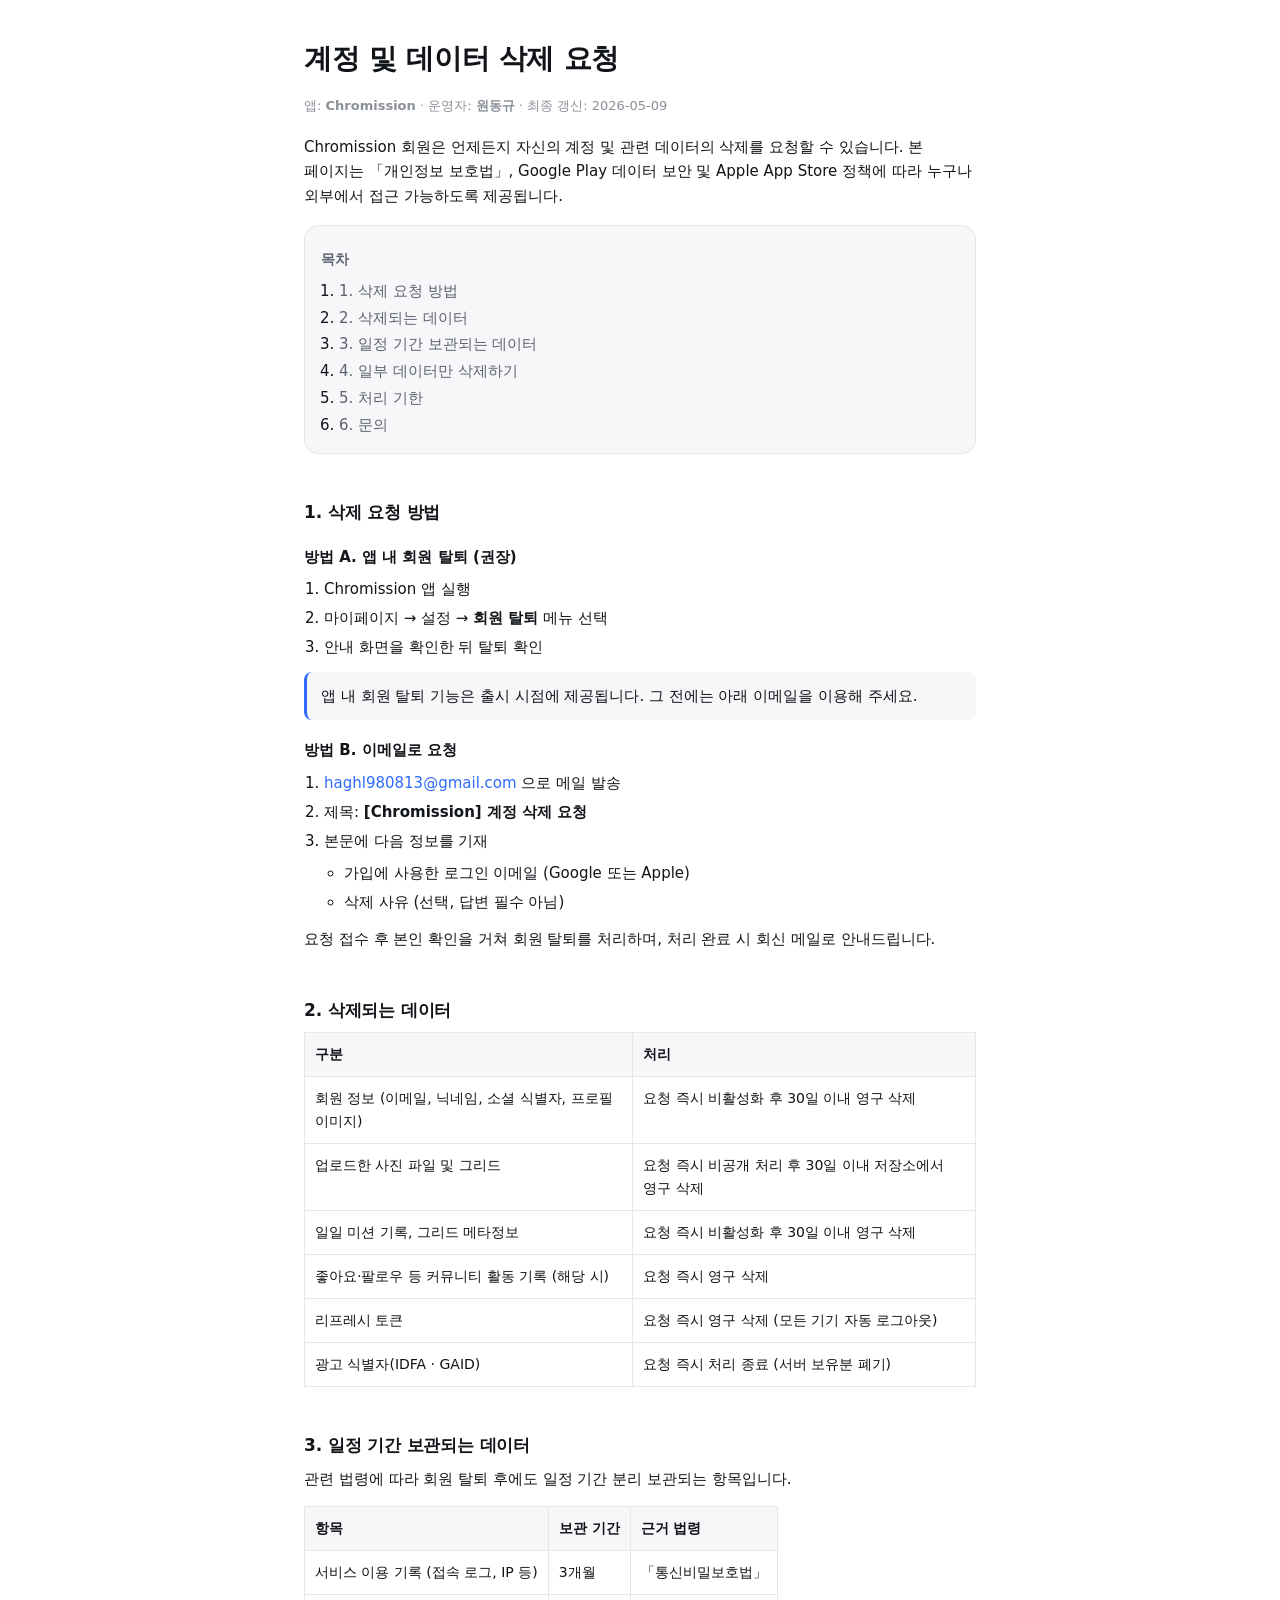
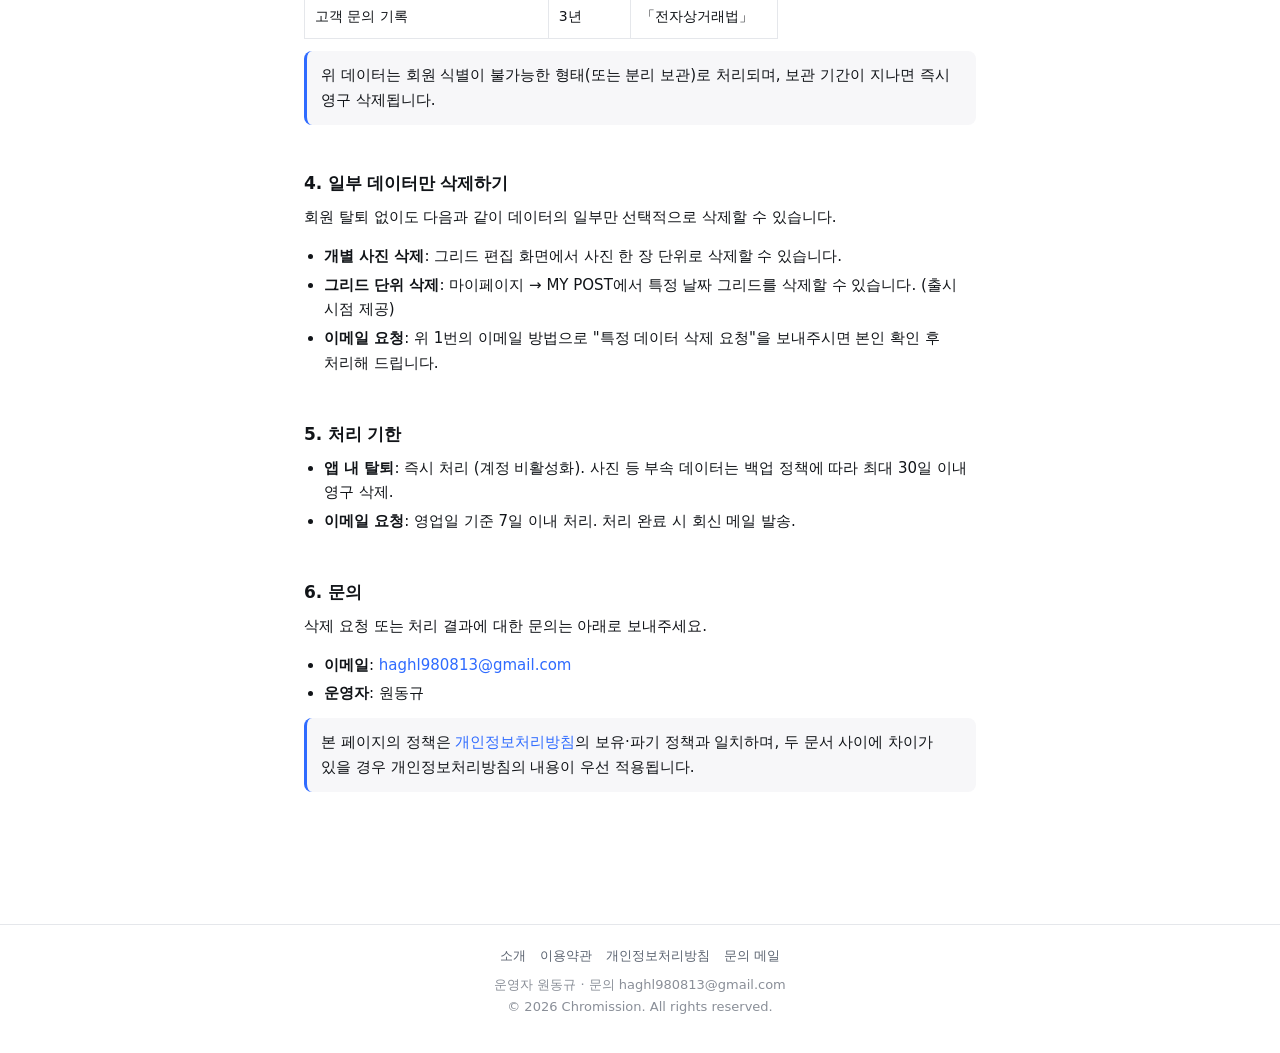
==== account-deletion.html @ 67045f93 "feat: 삭제 관련" ====
<!doctype html>
<html lang="ko">
  <head>
    <meta charset="utf-8" />
    <meta
      name="viewport"
      content="width=device-width, initial-scale=1, viewport-fit=cover"
    />
    <meta
      name="theme-color"
      content="#ffffff"
      media="(prefers-color-scheme: light)"
    />
    <meta
      name="theme-color"
      content="#0e1014"
      media="(prefers-color-scheme: dark)"
    />
    <title>계정 및 데이터 삭제 요청 · Chromission</title>
    <meta
      name="description"
      content="Chromission 계정 및 데이터 삭제를 요청하는 방법과 보관 정책 안내."
    />
    <link rel="canonical" href="https://chromission.com/account-deletion.html" />
    <meta name="robots" content="index, follow" />
    <link rel="icon" type="image/png" sizes="32x32" href="/favicon-32.png" />
    <link rel="icon" type="image/png" sizes="16x16" href="/favicon-16.png" />
    <link rel="apple-touch-icon" sizes="180x180" href="/apple-touch-icon.png" />
    <meta property="og:type" content="article" />
    <meta property="og:site_name" content="Chromission" />
    <meta property="og:title" content="계정 및 데이터 삭제 요청 · Chromission" />
    <meta
      property="og:description"
      content="Chromission 계정 및 데이터 삭제를 요청하는 방법과 보관 정책."
    />
    <meta
      property="og:url"
      content="https://chromission.com/account-deletion.html"
    />
    <meta property="og:image" content="https://chromission.com/og-image.png" />
    <meta property="og:locale" content="ko_KR" />
    <link rel="stylesheet" href="styles.css" />
  </head>
  <body>
    <main id="main" class="container doc">
      <h1>계정 및 데이터 삭제 요청</h1>
      <p class="meta">
        앱: <strong>Chromission</strong> · 운영자: <strong>원동규</strong> ·
        최종 갱신: 2026-05-09
      </p>

      <p>
        Chromission 회원은 언제든지 자신의 계정 및 관련 데이터의 삭제를 요청할
        수 있습니다. 본 페이지는 「개인정보 보호법」, Google Play 데이터 보안 및
        Apple App Store 정책에 따라 누구나 외부에서 접근 가능하도록 제공됩니다.
      </p>

      <nav class="toc" aria-label="목차">
        <h2>목차</h2>
        <ol>
          <li><a href="#how">1. 삭제 요청 방법</a></li>
          <li><a href="#what">2. 삭제되는 데이터</a></li>
          <li><a href="#kept">3. 일정 기간 보관되는 데이터</a></li>
          <li><a href="#partial">4. 일부 데이터만 삭제하기</a></li>
          <li><a href="#timeline">5. 처리 기한</a></li>
          <li><a href="#contact">6. 문의</a></li>
        </ol>
      </nav>

      <section id="how">
        <h2>1. 삭제 요청 방법</h2>

        <h3>방법 A. 앱 내 회원 탈퇴 (권장)</h3>
        <ol>
          <li>Chromission 앱 실행</li>
          <li>마이페이지 → 설정 → <strong>회원 탈퇴</strong> 메뉴 선택</li>
          <li>안내 화면을 확인한 뒤 탈퇴 확인</li>
        </ol>
        <p class="callout">
          앱 내 회원 탈퇴 기능은 출시 시점에 제공됩니다. 그 전에는 아래 이메일을
          이용해 주세요.
        </p>

        <h3>방법 B. 이메일로 요청</h3>
        <ol>
          <li>
            <a href="mailto:haghl980813@gmail.com?subject=%5BChromission%5D%20%EA%B3%84%EC%A0%95%20%EC%82%AD%EC%A0%9C%20%EC%9A%94%EC%B2%AD&amp;body=%EA%B0%80%EC%9E%85%EC%97%90%20%EC%82%AC%EC%9A%A9%ED%95%9C%20%EB%A1%9C%EA%B7%B8%EC%9D%B8%20%EC%9D%B4%EB%A9%94%EC%9D%BC%3A%20%0A%EC%82%AD%EC%A0%9C%20%EC%82%AC%EC%9C%A0(%EC%84%A0%ED%83%9D)%3A%20%0A">haghl980813@gmail.com</a>
            으로 메일 발송
          </li>
          <li>제목: <strong>[Chromission] 계정 삭제 요청</strong></li>
          <li>
            본문에 다음 정보를 기재
            <ul>
              <li>가입에 사용한 로그인 이메일 (Google 또는 Apple)</li>
              <li>삭제 사유 (선택, 답변 필수 아님)</li>
            </ul>
          </li>
        </ol>
        <p>
          요청 접수 후 본인 확인을 거쳐 회원 탈퇴를 처리하며, 처리 완료 시 회신
          메일로 안내드립니다.
        </p>
      </section>

      <section id="what">
        <h2>2. 삭제되는 데이터</h2>
        <table class="simple">
          <thead>
            <tr>
              <th scope="col">구분</th>
              <th scope="col">처리</th>
            </tr>
          </thead>
          <tbody>
            <tr>
              <td>회원 정보 (이메일, 닉네임, 소셜 식별자, 프로필 이미지)</td>
              <td>요청 즉시 비활성화 후 30일 이내 영구 삭제</td>
            </tr>
            <tr>
              <td>업로드한 사진 파일 및 그리드</td>
              <td>요청 즉시 비공개 처리 후 30일 이내 저장소에서 영구 삭제</td>
            </tr>
            <tr>
              <td>일일 미션 기록, 그리드 메타정보</td>
              <td>요청 즉시 비활성화 후 30일 이내 영구 삭제</td>
            </tr>
            <tr>
              <td>좋아요·팔로우 등 커뮤니티 활동 기록 (해당 시)</td>
              <td>요청 즉시 영구 삭제</td>
            </tr>
            <tr>
              <td>리프레시 토큰</td>
              <td>요청 즉시 영구 삭제 (모든 기기 자동 로그아웃)</td>
            </tr>
            <tr>
              <td>광고 식별자(IDFA · GAID)</td>
              <td>요청 즉시 처리 종료 (서버 보유분 폐기)</td>
            </tr>
          </tbody>
        </table>
      </section>

      <section id="kept">
        <h2>3. 일정 기간 보관되는 데이터</h2>
        <p>
          관련 법령에 따라 회원 탈퇴 후에도 일정 기간 분리 보관되는 항목입니다.
        </p>
        <table class="simple">
          <thead>
            <tr>
              <th scope="col">항목</th>
              <th scope="col">보관 기간</th>
              <th scope="col">근거 법령</th>
            </tr>
          </thead>
          <tbody>
            <tr>
              <td>서비스 이용 기록 (접속 로그, IP 등)</td>
              <td>3개월</td>
              <td>「통신비밀보호법」</td>
            </tr>
            <tr>
              <td>고객 문의 기록</td>
              <td>3년</td>
              <td>「전자상거래법」</td>
            </tr>
          </tbody>
        </table>
        <p class="callout">
          위 데이터는 회원 식별이 불가능한 형태(또는 분리 보관)로 처리되며, 보관
          기간이 지나면 즉시 영구 삭제됩니다.
        </p>
      </section>

      <section id="partial">
        <h2>4. 일부 데이터만 삭제하기</h2>
        <p>
          회원 탈퇴 없이도 다음과 같이 데이터의 일부만 선택적으로 삭제할 수
          있습니다.
        </p>
        <ul>
          <li>
            <strong>개별 사진 삭제</strong>: 그리드 편집 화면에서 사진 한 장
            단위로 삭제할 수 있습니다.
          </li>
          <li>
            <strong>그리드 단위 삭제</strong>: 마이페이지 → MY POST에서 특정
            날짜 그리드를 삭제할 수 있습니다. (출시 시점 제공)
          </li>
          <li>
            <strong>이메일 요청</strong>: 위 1번의 이메일 방법으로 "특정 데이터
            삭제 요청"을 보내주시면 본인 확인 후 처리해 드립니다.
          </li>
        </ul>
      </section>

      <section id="timeline">
        <h2>5. 처리 기한</h2>
        <ul>
          <li>
            <strong>앱 내 탈퇴</strong>: 즉시 처리 (계정 비활성화). 사진 등 부속
            데이터는 백업 정책에 따라 최대 30일 이내 영구 삭제.
          </li>
          <li>
            <strong>이메일 요청</strong>: 영업일 기준 7일 이내 처리. 처리 완료
            시 회신 메일 발송.
          </li>
        </ul>
      </section>

      <section id="contact">
        <h2>6. 문의</h2>
        <p>
          삭제 요청 또는 처리 결과에 대한 문의는 아래로 보내주세요.
        </p>
        <ul>
          <li>
            <strong>이메일</strong>:
            <a href="mailto:haghl980813@gmail.com">haghl980813@gmail.com</a>
          </li>
          <li><strong>운영자</strong>: 원동규</li>
        </ul>
        <p class="callout">
          본 페이지의 정책은
          <a href="privacy.html">개인정보처리방침</a>의 보유·파기 정책과
          일치하며, 두 문서 사이에 차이가 있을 경우 개인정보처리방침의 내용이
          우선 적용됩니다.
        </p>
      </section>
    </main>

    <footer class="site-footer" role="contentinfo">
      <div class="links">
        <a href="index.html">소개</a>
        <a href="terms.html">이용약관</a>
        <a href="privacy.html">개인정보처리방침</a>
        <a href="mailto:haghl980813@gmail.com">문의 메일</a>
      </div>
      <div>운영자 원동규 · 문의 haghl980813@gmail.com</div>
      <div>© <span id="year">2026</span> Chromission. All rights reserved.</div>
    </footer>

    <script>
      document.getElementById("year").textContent = new Date().getFullYear();
    </script>
  </body>
</html>
---- styles.css ----
/* Chromission Web — shared stylesheet */

:root {
  --bg: #ffffff;
  --bg-elev: #f7f7f9;
  --bg-soft: #fafbfc;
  --border: #e5e7eb;
  --border-strong: #d1d5db;
  --text: #111418;
  --text-muted: #5b6370;
  --text-soft: #8a8f98;
  --brand: #2f6bff;
  --brand-soft: #eaf0ff;
  --accent: #ff7a59;
  --shadow: 0 1px 2px rgba(17, 20, 24, 0.04), 0 4px 12px rgba(17, 20, 24, 0.06);
  --radius: 14px;
  --radius-sm: 10px;
  --maxw: 720px;
}

@media (prefers-color-scheme: dark) {
  :root {
    --bg: #0e1014;
    --bg-elev: #15181f;
    --bg-soft: #1a1d25;
    --border: #262a33;
    --border-strong: #353a45;
    --text: #f1f3f5;
    --text-muted: #a8aeb8;
    --text-soft: #6f7682;
    --brand: #5b8bff;
    --brand-soft: #1c2540;
    --accent: #ff8a6c;
    --shadow: 0 1px 2px rgba(0, 0, 0, 0.3), 0 4px 12px rgba(0, 0, 0, 0.4);
  }
}

*,
*::before,
*::after {
  box-sizing: border-box;
}

html {
  -webkit-text-size-adjust: 100%;
  scroll-behavior: smooth;
}

body {
  margin: 0;
  background: var(--bg);
  color: var(--text);
  font-family: 'Pretendard', -apple-system, BlinkMacSystemFont, 'Apple SD Gothic Neo',
    'Malgun Gothic', system-ui, 'Segoe UI', Roboto, sans-serif;
  font-size: 16px;
  line-height: 1.65;
  word-break: keep-all;
  overflow-wrap: anywhere;
  -webkit-font-smoothing: antialiased;
  -moz-osx-font-smoothing: grayscale;
}

@media (prefers-reduced-motion: reduce) {
  html {
    scroll-behavior: auto;
  }
  * {
    animation-duration: 0.01ms !important;
    transition-duration: 0.01ms !important;
  }
}

a {
  color: var(--brand);
  text-decoration: none;
}
a:hover,
a:focus-visible {
  text-decoration: underline;
}
a:focus-visible,
button:focus-visible {
  outline: 2px solid var(--brand);
  outline-offset: 2px;
  border-radius: 4px;
}

.skip-link {
  position: absolute;
  top: -40px;
  left: 8px;
  background: var(--brand);
  color: #fff;
  padding: 8px 12px;
  border-radius: 6px;
  z-index: 100;
}
.skip-link:focus {
  top: 8px;
}

.container {
  max-width: var(--maxw);
  margin: 0 auto;
  padding: 20px 18px 64px;
}

.site-header {
  position: sticky;
  top: 0;
  z-index: 10;
  background: color-mix(in srgb, var(--bg) 88%, transparent);
  -webkit-backdrop-filter: saturate(180%) blur(12px);
  backdrop-filter: saturate(180%) blur(12px);
  border-bottom: 1px solid var(--border);
}
.site-header .inner {
  max-width: var(--maxw);
  margin: 0 auto;
  padding: 12px 18px;
  display: flex;
  align-items: center;
  justify-content: space-between;
  gap: 12px;
}
.brand {
  display: inline-flex;
  align-items: center;
  gap: 8px;
  color: var(--text);
  font-weight: 700;
  font-size: 16px;
  letter-spacing: -0.01em;
}
.brand-mark {
  width: 24px;
  height: 24px;
  border-radius: 8px;
  background: conic-gradient(
    from 210deg,
    #ff7a59 0deg,
    #ffd166 90deg,
    #06d6a0 180deg,
    #2f6bff 270deg,
    #ff7a59 360deg
  );
  flex: none;
}
.site-nav {
  display: flex;
  gap: 4px;
  font-size: 13px;
}
.site-nav a {
  color: var(--text-muted);
  padding: 6px 8px;
  border-radius: 8px;
}
.site-nav a[aria-current='page'] {
  color: var(--text);
  background: var(--bg-elev);
}

.hero {
  padding: 28px 4px 8px;
}
.hero h1 {
  font-size: 28px;
  line-height: 1.25;
  margin: 6px 0 10px;
  letter-spacing: -0.02em;
}
.hero p.lead {
  color: var(--text-muted);
  font-size: 16px;
  margin: 0;
}
.eyebrow {
  display: inline-block;
  color: var(--brand);
  font-size: 12px;
  font-weight: 600;
  letter-spacing: 0.04em;
  text-transform: uppercase;
  background: var(--brand-soft);
  padding: 4px 10px;
  border-radius: 999px;
}

.hero-card {
  margin-top: 20px;
  padding: 18px;
  background: var(--bg-elev);
  border: 1px solid var(--border);
  border-radius: var(--radius);
  display: grid;
  grid-template-columns: repeat(3, 1fr);
  gap: 6px;
}
.grid-cell {
  aspect-ratio: 1 / 1;
  border-radius: var(--radius-sm);
  background: var(--bg-soft);
  border: 1px solid var(--border);
  display: grid;
  place-items: center;
  font-size: 22px;
}
.grid-cell:nth-child(1) { background: linear-gradient(135deg, #ffd1a8, #ff7a59); }
.grid-cell:nth-child(2) { background: linear-gradient(135deg, #cde2ff, #5b8bff); }
.grid-cell:nth-child(3) { background: linear-gradient(135deg, #d6f5e2, #06d6a0); }
.grid-cell:nth-child(5) { background: linear-gradient(135deg, #fff3b5, #ffd166); }
.grid-cell:nth-child(7) { background: linear-gradient(135deg, #e9d6ff, #b388ff); }
.grid-cell:nth-child(9) { background: linear-gradient(135deg, #ffd6e0, #ff5d8f); }

section {
  margin-top: 36px;
}
section > h2 {
  font-size: 20px;
  margin: 0 0 12px;
  letter-spacing: -0.01em;
}
section > p {
  color: var(--text-muted);
  margin: 0 0 14px;
}

.feature-list {
  list-style: none;
  padding: 0;
  margin: 0;
  display: grid;
  gap: 10px;
}
.feature-card {
  padding: 16px;
  background: var(--bg-elev);
  border: 1px solid var(--border);
  border-radius: var(--radius);
}
.feature-card h3 {
  margin: 0 0 4px;
  font-size: 16px;
}
.feature-card p {
  margin: 0;
  color: var(--text-muted);
  font-size: 15px;
}
.feature-icon {
  display: inline-flex;
  width: 32px;
  height: 32px;
  border-radius: 10px;
  background: var(--brand-soft);
  color: var(--brand);
  align-items: center;
  justify-content: center;
  margin-bottom: 10px;
  font-size: 18px;
}

.mission-tags {
  display: flex;
  flex-wrap: wrap;
  gap: 8px;
  margin-top: 6px;
}

.step-list {
  list-style: none;
  padding: 0;
  margin: 0;
  display: grid;
  gap: 10px;
  counter-reset: step;
}
.step {
  display: grid;
  grid-template-columns: 32px 1fr;
  gap: 12px;
  align-items: start;
  padding: 16px;
  background: var(--bg-elev);
  border: 1px solid var(--border);
  border-radius: var(--radius);
}
.step-num {
  width: 32px;
  height: 32px;
  border-radius: 50%;
  background: var(--brand);
  color: #fff;
  display: grid;
  place-items: center;
  font-weight: 700;
  font-size: 14px;
  flex: none;
}
.step h3 {
  margin: 2px 0 4px;
  font-size: 16px;
}
.step p {
  margin: 0;
  color: var(--text-muted);
  font-size: 15px;
}
.tag {
  font-size: 13px;
  padding: 6px 10px;
  border: 1px solid var(--border);
  border-radius: 999px;
  background: var(--bg-soft);
  color: var(--text-muted);
}

/* Legal document layout */
.doc h1 {
  font-size: 24px;
  margin: 8px 0 6px;
  letter-spacing: -0.01em;
}
.doc .meta {
  color: var(--text-soft);
  font-size: 13px;
  margin-bottom: 18px;
}
.doc h2 {
  font-size: 17px;
  margin: 28px 0 8px;
  padding-top: 8px;
}
.doc h3 {
  font-size: 15px;
  margin: 18px 0 6px;
  color: var(--text);
}
.doc p,
.doc li {
  font-size: 15px;
  color: var(--text);
}
.doc ul,
.doc ol {
  padding-left: 20px;
  margin: 8px 0 12px;
}
.doc ul li,
.doc ol li {
  margin-bottom: 4px;
}
.doc strong {
  font-weight: 600;
}

.toc {
  background: var(--bg-elev);
  border: 1px solid var(--border);
  border-radius: var(--radius);
  padding: 14px 16px;
  margin: 16px 0 8px;
}
.toc h2 {
  margin: 0 0 8px;
  font-size: 14px;
  color: var(--text-muted);
  font-weight: 600;
}
.toc ol {
  margin: 0;
  padding-left: 18px;
  font-size: 14px;
}
.toc ol li {
  margin-bottom: 2px;
}
.toc a {
  color: var(--text-muted);
}
.toc a:hover {
  color: var(--text);
}

.callout {
  border-left: 3px solid var(--brand);
  background: var(--bg-elev);
  padding: 12px 14px;
  border-radius: 8px;
  margin: 12px 0;
  font-size: 14px;
  color: var(--text-muted);
}

table.simple {
  width: 100%;
  border-collapse: collapse;
  font-size: 14px;
  margin: 8px 0 12px;
  display: block;
  overflow-x: auto;
  -webkit-overflow-scrolling: touch;
}
table.simple thead th {
  text-align: left;
  background: var(--bg-elev);
  border: 1px solid var(--border);
  padding: 10px;
  font-weight: 600;
  white-space: nowrap;
}
table.simple tbody td {
  border: 1px solid var(--border);
  padding: 10px;
  vertical-align: top;
}

.site-footer {
  border-top: 1px solid var(--border);
  margin-top: 40px;
  padding: 20px 18px 36px;
  font-size: 13px;
  color: var(--text-soft);
  text-align: center;
}
.site-footer .links {
  display: flex;
  justify-content: center;
  gap: 14px;
  margin-bottom: 8px;
  flex-wrap: wrap;
}
.site-footer .links a {
  color: var(--text-muted);
}

@media (min-width: 640px) {
  .container {
    padding: 28px 24px 80px;
  }
  .hero {
    padding: 36px 0 8px;
  }
  .hero h1 {
    font-size: 34px;
  }
  .feature-list {
    grid-template-columns: 1fr 1fr;
  }
  .doc h1 {
    font-size: 28px;
  }
}

@media (min-width: 960px) {
  .hero h1 {
    font-size: 40px;
  }
}
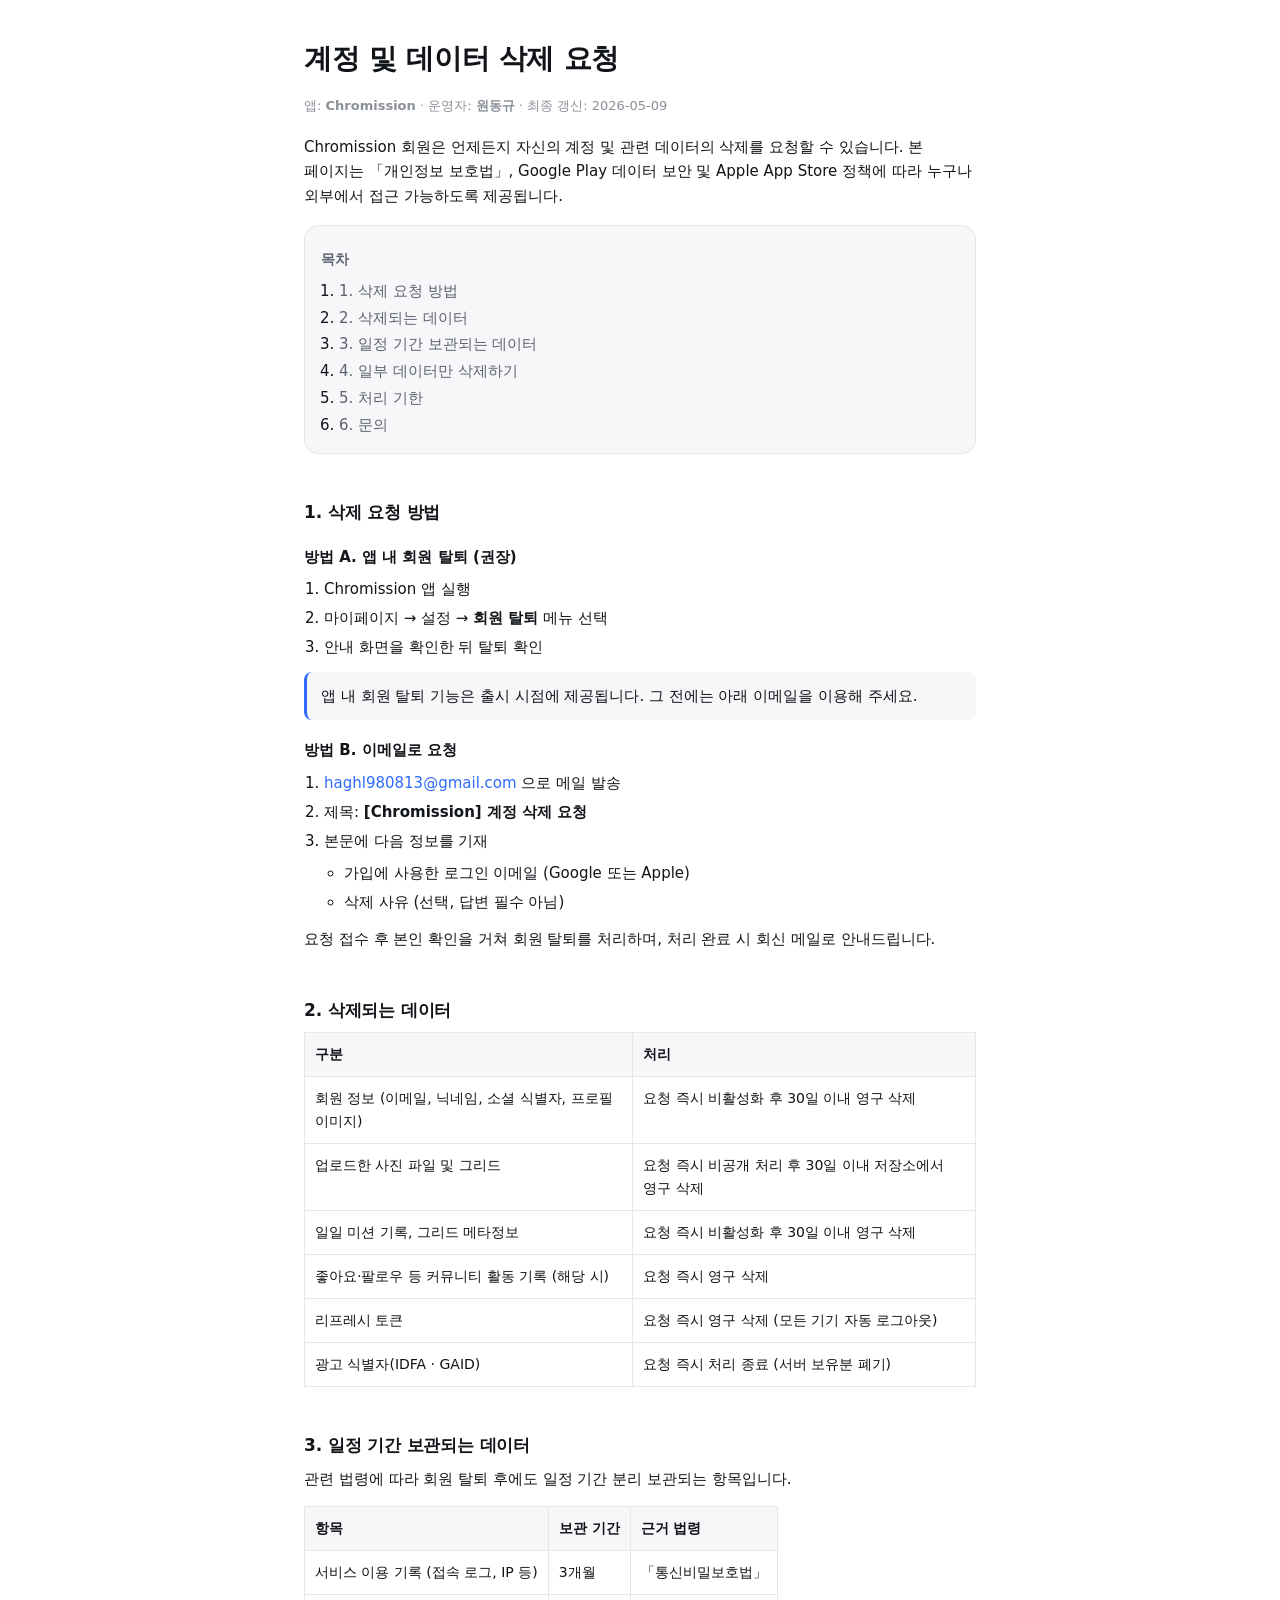
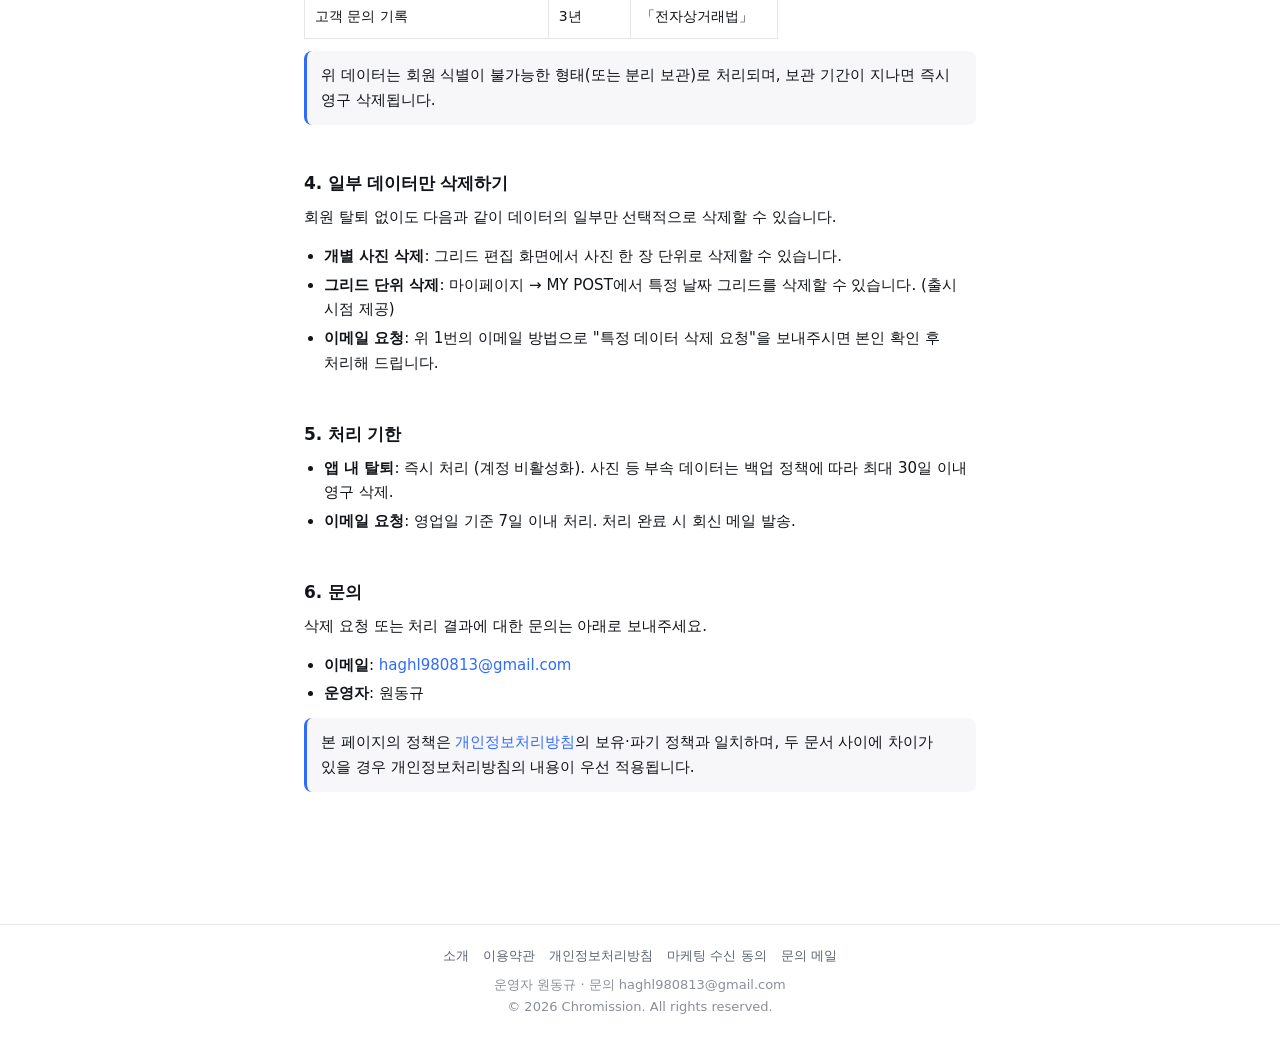
==== commit 362f6471: "chore: 마케팅 수신동의 내역 추가" ====
--- a/account-deletion.html
+++ b/account-deletion.html
@@ -234,6 +234,7 @@
         <a href="index.html">소개</a>
         <a href="terms.html">이용약관</a>
         <a href="privacy.html">개인정보처리방침</a>
+        <a href="marketing-consent.html">마케팅 수신 동의</a>
         <a href="mailto:haghl980813@gmail.com">문의 메일</a>
       </div>
       <div>운영자 원동규 · 문의 haghl980813@gmail.com</div>
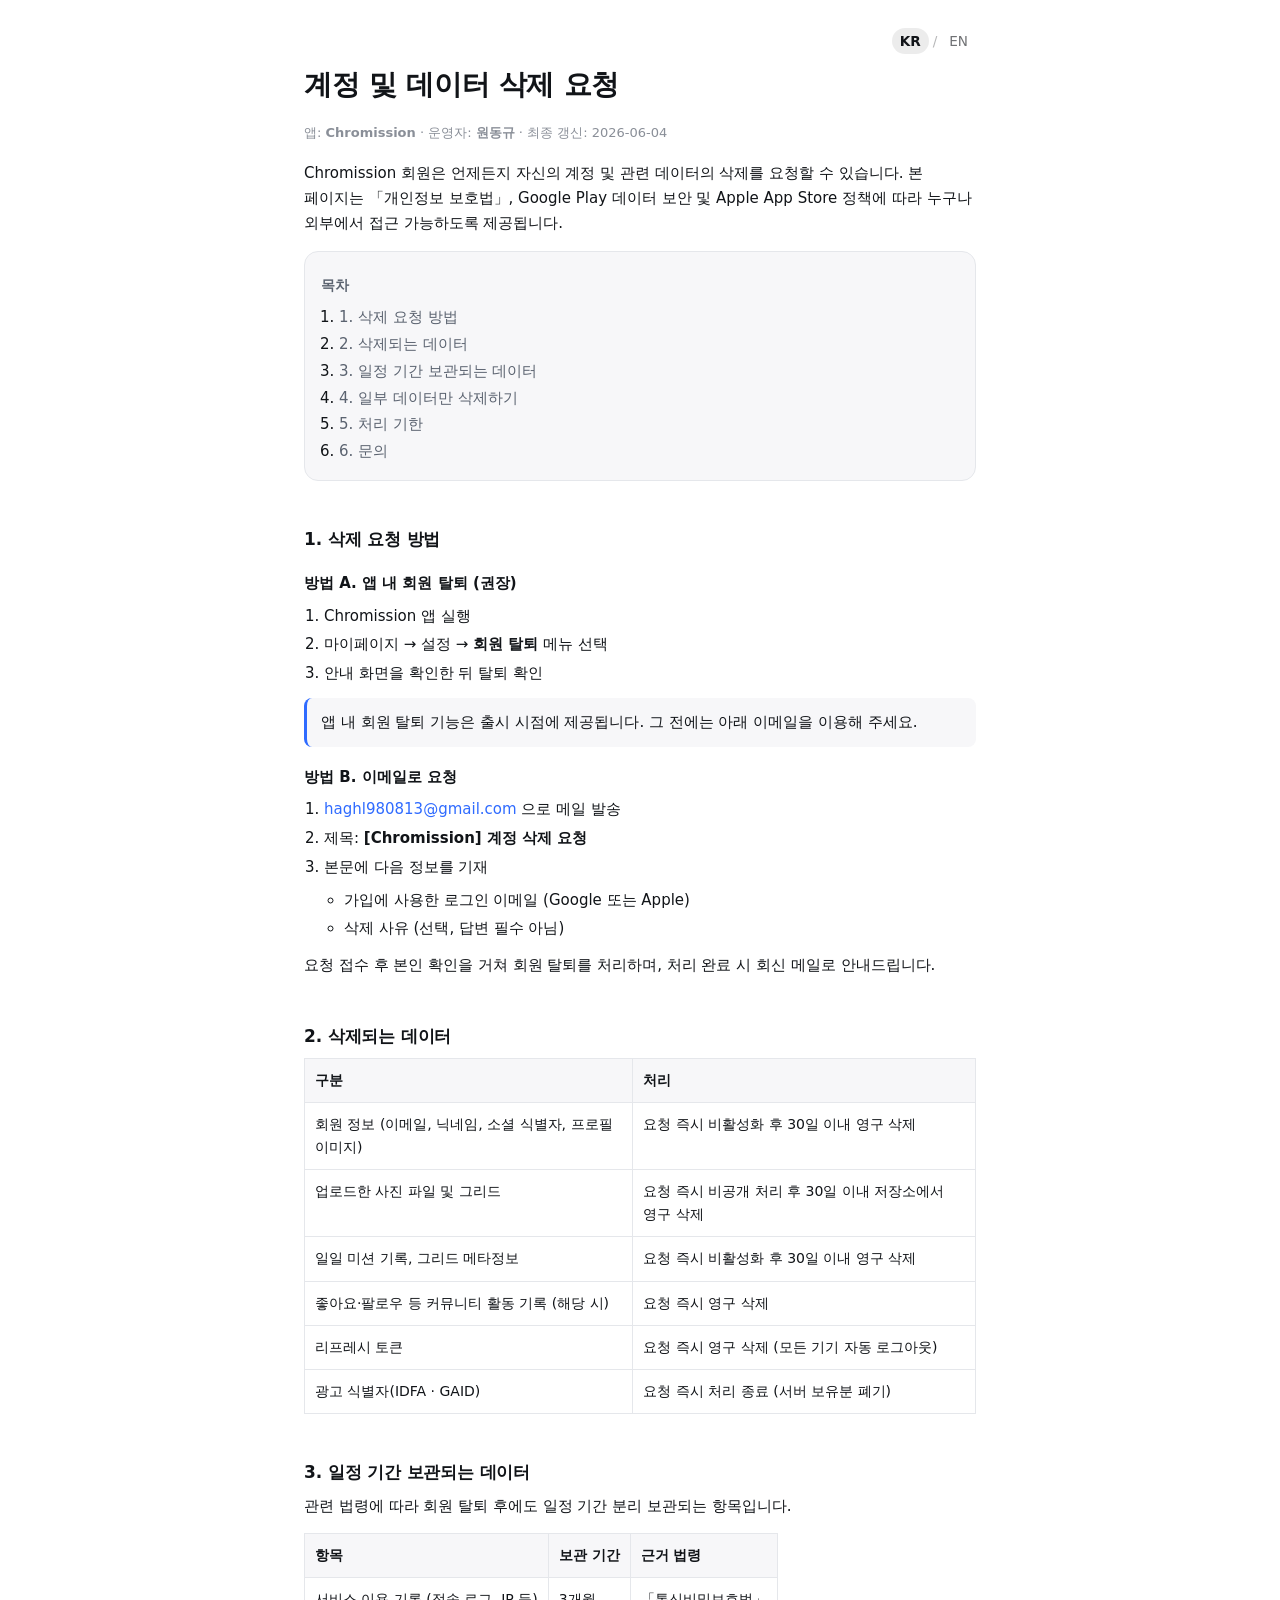
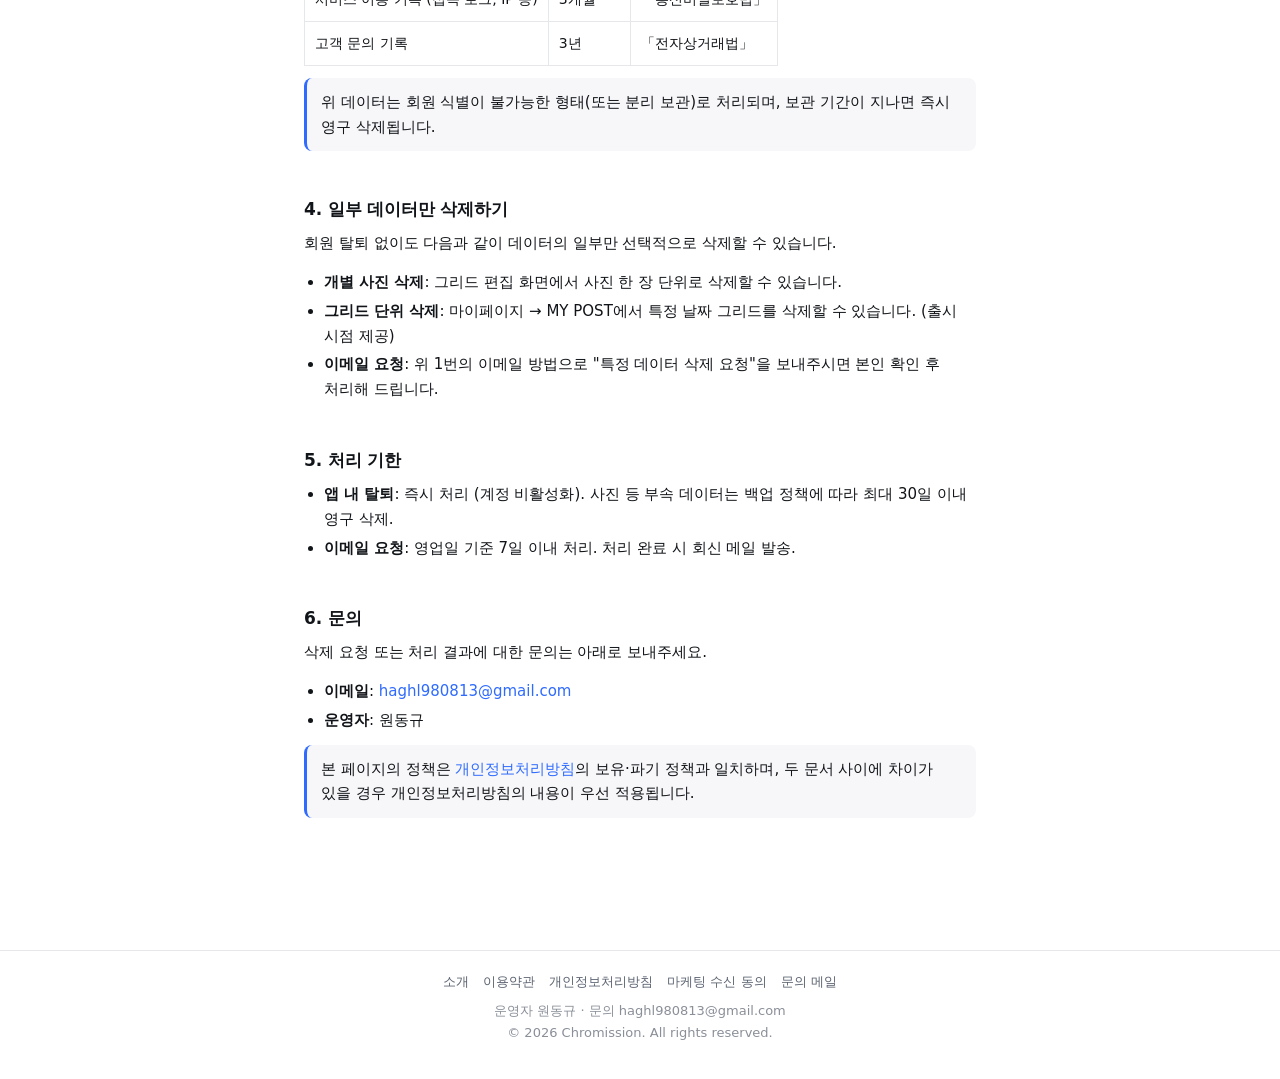
==== commit 9d666ceb: "feat: 언어 대응" ====
--- a/account-deletion.html
+++ b/account-deletion.html
@@ -22,6 +22,9 @@
       content="Chromission 계정 및 데이터 삭제를 요청하는 방법과 보관 정책 안내."
     />
     <link rel="canonical" href="https://chromission.com/account-deletion.html" />
+    <link rel="alternate" hreflang="ko" href="https://chromission.com/account-deletion.html" />
+    <link rel="alternate" hreflang="en" href="https://chromission.com/en/account-deletion.html" />
+    <link rel="alternate" hreflang="x-default" href="https://chromission.com/en/account-deletion.html" />
     <meta name="robots" content="index, follow" />
     <link rel="icon" type="image/png" sizes="32x32" href="/favicon-32.png" />
     <link rel="icon" type="image/png" sizes="16x16" href="/favicon-16.png" />
@@ -39,14 +42,43 @@
     />
     <meta property="og:image" content="https://chromission.com/og-image.png" />
     <meta property="og:locale" content="ko_KR" />
+    <meta property="og:locale:alternate" content="en_US" />
     <link rel="stylesheet" href="styles.css" />
+    <script type="application/ld+json">
+{
+  "@context": "https://schema.org",
+  "@graph": [
+    {
+      "@type": "WebPage",
+      "@id": "https://chromission.com/account-deletion.html#webpage",
+      "url": "https://chromission.com/account-deletion.html",
+      "name": "계정 및 데이터 삭제 요청 · Chromission",
+      "inLanguage": "ko",
+      "isPartOf": { "@id": "https://chromission.com/#website" },
+      "about": { "@id": "https://chromission.com/#app" }
+    },
+    {
+      "@type": "BreadcrumbList",
+      "itemListElement": [
+        { "@type": "ListItem", "position": 1, "name": "홈", "item": "https://chromission.com/" },
+        { "@type": "ListItem", "position": 2, "name": "계정 및 데이터 삭제 요청", "item": "https://chromission.com/account-deletion.html" }
+      ]
+    }
+  ]
+}
+    </script>
   </head>
   <body>
     <main id="main" class="container doc">
+      <div class="lang-toggle" role="group" aria-label="언어 선택">
+        <a href="/account-deletion.html" aria-current="true">KR</a>
+        <span class="sep" aria-hidden="true">/</span>
+        <a href="/en/account-deletion.html">EN</a>
+      </div>
       <h1>계정 및 데이터 삭제 요청</h1>
       <p class="meta">
         앱: <strong>Chromission</strong> · 운영자: <strong>원동규</strong> ·
-        최종 갱신: 2026-05-09
+        최종 갱신: 2026-06-04
       </p>
 
       <p>
--- a/styles.css
+++ b/styles.css
@@ -133,18 +133,17 @@
   letter-spacing: -0.01em;
 }
 .brand-mark {
-  width: 24px;
-  height: 24px;
-  border-radius: 8px;
-  background: conic-gradient(
-    from 210deg,
-    #ff7a59 0deg,
-    #ffd166 90deg,
-    #06d6a0 180deg,
-    #2f6bff 270deg,
-    #ff7a59 360deg
-  );
+  width: 28px;
+  height: 28px;
+  border-radius: 6px;
+  background: url('/logo.png') center / contain no-repeat;
   flex: none;
+}
+@media (prefers-color-scheme: dark) {
+  .brand-mark {
+    background-color: var(--bg-soft);
+    padding: 2px;
+  }
 }
 .site-nav {
   display: flex;
@@ -187,31 +186,134 @@
   border-radius: 999px;
 }
 
-.hero-card {
+/* 앱 다운로드 배지 */
+.store-badges {
+  display: flex;
+  flex-wrap: wrap;
+  gap: 10px;
   margin-top: 20px;
-  padding: 18px;
-  background: var(--bg-elev);
-  border: 1px solid var(--border);
+}
+.store-badge {
+  display: inline-flex;
+  align-items: center;
+  gap: 10px;
+  padding: 9px 16px 9px 14px;
+  border-radius: 10px;
+  background: #111418;
+  color: #fff;
+  border: 1px solid #111418;
+  min-width: 150px;
+}
+.store-badge:hover,
+.store-badge:focus-visible {
+  text-decoration: none;
+  background: #000;
+}
+@media (prefers-color-scheme: dark) {
+  .store-badge {
+    background: var(--bg-elev);
+    border-color: var(--border-strong);
+  }
+  .store-badge:hover,
+  .store-badge:focus-visible {
+    background: var(--bg-soft);
+  }
+}
+.store-badge-icon {
+  width: 24px;
+  height: 24px;
+  flex: none;
+  background-position: center;
+  background-repeat: no-repeat;
+  background-size: contain;
+}
+.store-badge:nth-of-type(1) .store-badge-icon {
+  background-image: url("data:image/svg+xml,%3Csvg xmlns='http://www.w3.org/2000/svg' viewBox='0 0 24 24' fill='%23ffffff'%3E%3Cpath d='M17.05 12.54c-.02-2.07 1.69-3.06 1.76-3.11-.96-1.4-2.45-1.59-2.98-1.61-1.27-.13-2.48.75-3.12.75-.64 0-1.64-.73-2.7-.71-1.39.02-2.67.81-3.38 2.05-1.44 2.5-.37 6.2 1.04 8.23.69.99 1.51 2.1 2.58 2.06 1.04-.04 1.43-.67 2.69-.67 1.25 0 1.61.67 2.7.65 1.12-.02 1.82-1 2.5-2 .79-1.15 1.11-2.27 1.13-2.32-.02-.01-2.17-.83-2.19-3.3zm-2.07-6.06c.56-.69.95-1.63.84-2.59-.81.03-1.81.54-2.4 1.22-.52.6-.98 1.57-.86 2.49.91.07 1.84-.46 2.42-1.12z'/%3E%3C/svg%3E");
+}
+.store-badge:nth-of-type(2) .store-badge-icon {
+  background-image: url("data:image/svg+xml,%3Csvg xmlns='http://www.w3.org/2000/svg' viewBox='0 0 24 24'%3E%3Cpath fill='%2300d2ff' d='M3.3 1.7C3.1 1.95 3 2.32 3 2.8v18.4c0 .48.1.85.3 1.1l.07.06L13.5 12.1v-.2L3.37 1.64z'/%3E%3Cpath fill='%23ffce00' d='M16.9 15.5l-3.4-3.4v-.2l3.4-3.4.08.04 4.02 2.28c1.15.65 1.15 1.72 0 2.38l-4.1 2.3z'/%3E%3Cpath fill='%23ff3a44' d='M16.98 15.46L13.5 12 3.3 22.3c.38.4 1 .45 1.72.05z'/%3E%3Cpath fill='%2300e676' d='M16.98 8.54L5.02 1.65C4.3 1.25 3.68 1.3 3.3 1.7L13.5 12z'/%3E%3C/svg%3E");
+}
+.store-badge-text {
+  display: flex;
+  flex-direction: column;
+  line-height: 1.1;
+}
+.store-badge-text small {
+  font-size: 10px;
+  letter-spacing: 0.02em;
+  opacity: 0.85;
+}
+.store-badge-text strong {
+  font-size: 16px;
+  font-weight: 600;
+  letter-spacing: -0.01em;
+}
+
+.hero-graphic {
+  margin-top: 20px;
   border-radius: var(--radius);
-  display: grid;
-  grid-template-columns: repeat(3, 1fr);
-  gap: 6px;
-}
-.grid-cell {
-  aspect-ratio: 1 / 1;
-  border-radius: var(--radius-sm);
-  background: var(--bg-soft);
-  border: 1px solid var(--border);
-  display: grid;
-  place-items: center;
-  font-size: 22px;
-}
-.grid-cell:nth-child(1) { background: linear-gradient(135deg, #ffd1a8, #ff7a59); }
-.grid-cell:nth-child(2) { background: linear-gradient(135deg, #cde2ff, #5b8bff); }
-.grid-cell:nth-child(3) { background: linear-gradient(135deg, #d6f5e2, #06d6a0); }
-.grid-cell:nth-child(5) { background: linear-gradient(135deg, #fff3b5, #ffd166); }
-.grid-cell:nth-child(7) { background: linear-gradient(135deg, #e9d6ff, #b388ff); }
-.grid-cell:nth-child(9) { background: linear-gradient(135deg, #ffd6e0, #ff5d8f); }
+  overflow: hidden;
+  background: var(--bg-elev);
+  border: 1px solid var(--border);
+}
+.hero-graphic img {
+  display: block;
+  width: 100%;
+  height: auto;
+}
+
+/* 앱 스크린샷 미리보기 — 모바일은 가로 스크롤, 데스크탑은 그리드 */
+.screenshot-gallery {
+  list-style: none;
+  padding: 0;
+  margin: 0;
+  display: flex;
+  gap: 14px;
+  overflow-x: auto;
+  scroll-snap-type: x mandatory;
+  -webkit-overflow-scrolling: touch;
+  padding-bottom: 6px;
+  margin: 0 -18px;
+  padding-left: 18px;
+  padding-right: 18px;
+}
+.screenshot-gallery::-webkit-scrollbar {
+  display: none;
+}
+.screenshot-card {
+  flex: 0 0 240px;
+  scroll-snap-align: start;
+  background: var(--bg-elev);
+  border: 1px solid var(--border);
+  border-radius: var(--radius);
+  overflow: hidden;
+  display: flex;
+  flex-direction: column;
+}
+.screenshot-card img {
+  display: block;
+  width: 100%;
+  height: auto;
+  background: #fafafa;
+}
+.screenshot-caption {
+  padding: 10px 12px 14px;
+  font-size: 14px;
+  color: var(--text-muted);
+  text-align: center;
+}
+@media (min-width: 640px) {
+  .screenshot-gallery {
+    display: grid;
+    grid-template-columns: repeat(4, 1fr);
+    overflow-x: visible;
+    margin: 0;
+    padding: 0;
+  }
+  .screenshot-card {
+    flex: none;
+  }
+}
 
 section {
   margin-top: 36px;
@@ -458,3 +560,30 @@
     font-size: 40px;
   }
 }
+
+/* ── Language toggle ───────────────────────────── */
+.lang-toggle {
+  display: inline-flex;
+  align-items: center;
+  gap: 4px;
+  font-size: 0.85rem;
+}
+.lang-toggle a {
+  padding: 2px 8px;
+  border-radius: 999px;
+  text-decoration: none;
+  color: inherit;
+  opacity: 0.6;
+}
+.lang-toggle a[aria-current="true"] {
+  opacity: 1;
+  font-weight: 700;
+  background: rgba(127, 127, 127, 0.15);
+}
+.lang-toggle .sep { opacity: 0.3; }
+/* 헤더 없는 doc 페이지용 상단 우측 정렬 */
+.doc .lang-toggle {
+  display: flex;
+  justify-content: flex-end;
+  margin-bottom: 8px;
+}
